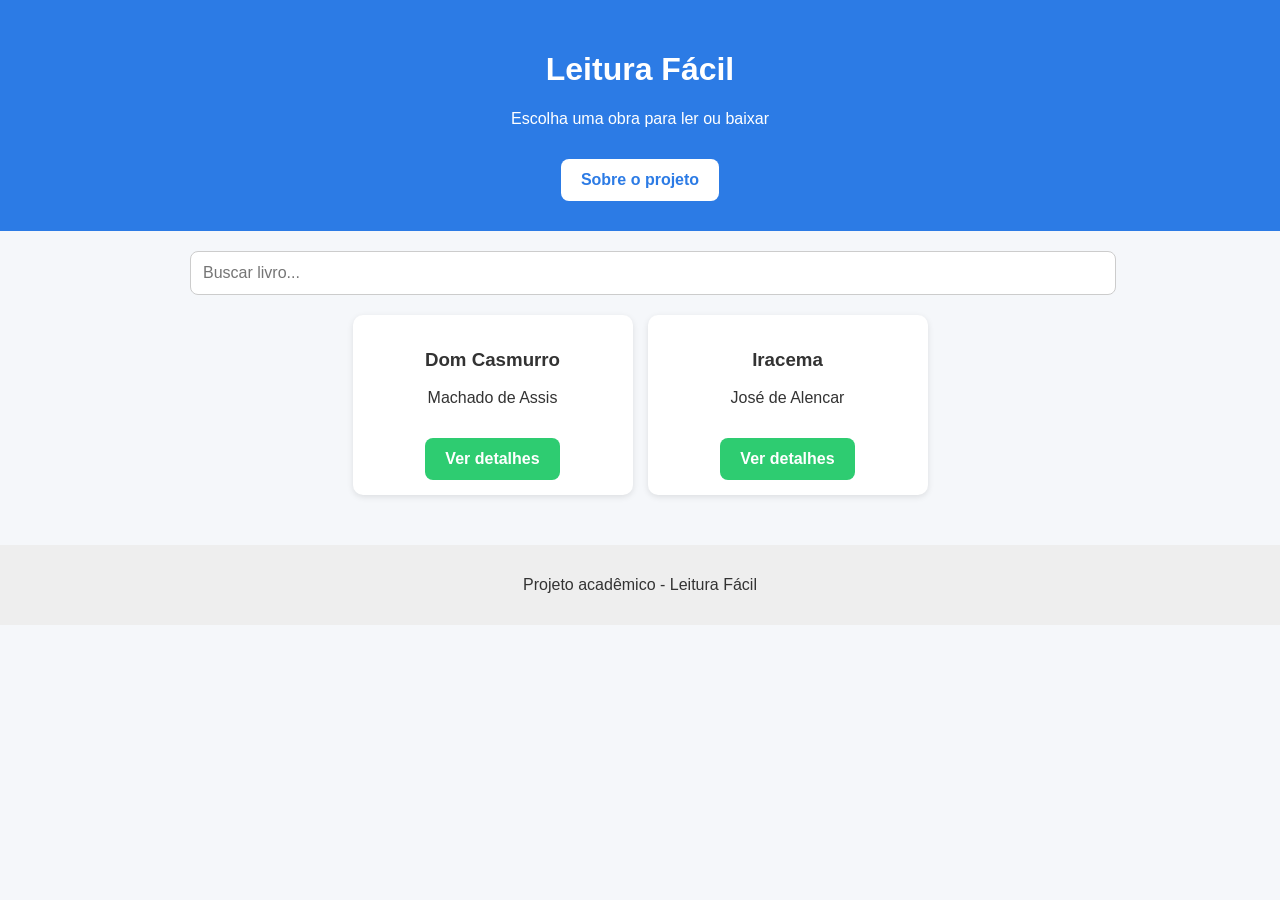
==== index.html @ ffb15003 "Primeira versão do projeto" ====
<!DOCTYPE html>
<html lang="pt-BR">
<head>
    <meta charset="UTF-8">
    <meta name="viewport" content="width=device-width, initial-scale=1.0">

    <title>Leitura Fácil | Obras em Domínio Público</title>

    <meta name="description" content="Acesso simples e gratuito a obras literárias em domínio público para estudantes e professores.">

    <link rel="stylesheet" href="css/style.css">
</head>

<body>

    <header class="header">
        <h1>Leitura Fácil</h1>

        <p>Escolha uma obra para ler ou baixar</p>

        <a href="sobre.html" class="btn btn-header">
            Sobre o projeto
        </a>
    </header>

    <main class="container">

        <input 
            type="text"
            id="busca"
            placeholder="Buscar livro..."
            onkeyup="filtrarLivros()"
            class="search"
        >

        <div id="lista-livros" class="features">
        </div>

    </main>

    <footer class="footer">
        <p>Projeto acadêmico - Leitura Fácil</p>
    </footer>

    <script src="js/script.js"></script>

</body>
</html>
---- css/style.css ----
body {
  margin: 0;
  font-family: Arial, sans-serif;
  background-color: #f5f7fa;
  color: #333;
}

.header {
  background-color: #2c7be5;
  color: white;
  text-align: center;
  padding: 30px 20px;
}

.container {
  padding: 20px;
  max-width: 900px;
  margin: auto;
}

.intro {
  text-align: center;
  margin-bottom: 30px;
}

.btn {
  display: inline-block;
  margin-top: 15px;
  padding: 12px 20px;
  background-color: #2ecc71;
  color: white;
  text-decoration: none;
  border-radius: 8px;
  font-weight: bold;
}

.btn:hover {
  background-color: #27ae60;
}

.features {
  display: flex;
  gap: 15px;
  flex-wrap: wrap;
  justify-content: center;
}

.card {
  background-color: white;
  padding: 15px;
  border-radius: 10px;
  width: 250px;
  text-align: center;
  box-shadow: 0 2px 6px rgba(0,0,0,0.1);
}

.footer {
  text-align: center;
  padding: 15px;
  background-color: #eee;
  margin-top: 30px;
}

.search {
  width: 100%;
  padding: 12px;
  margin-bottom: 20px;
  border-radius: 8px;
  border: 1px solid #ccc;
  font-size: 16px;
}

.btn-header {
  background-color: white;
  color: #2c7be5;
}

.btn-header:hover {
  background-color: #f0f0f0;
}

.livro-detalhe {
  max-width: 700px;
  margin: auto;
  text-align: center;
}

.livro-detalhe h2 {
  font-size: 36px;
  margin-bottom: 10px;
}

.livro-detalhe p {
  font-size: 18px;
  line-height: 1.6;
}
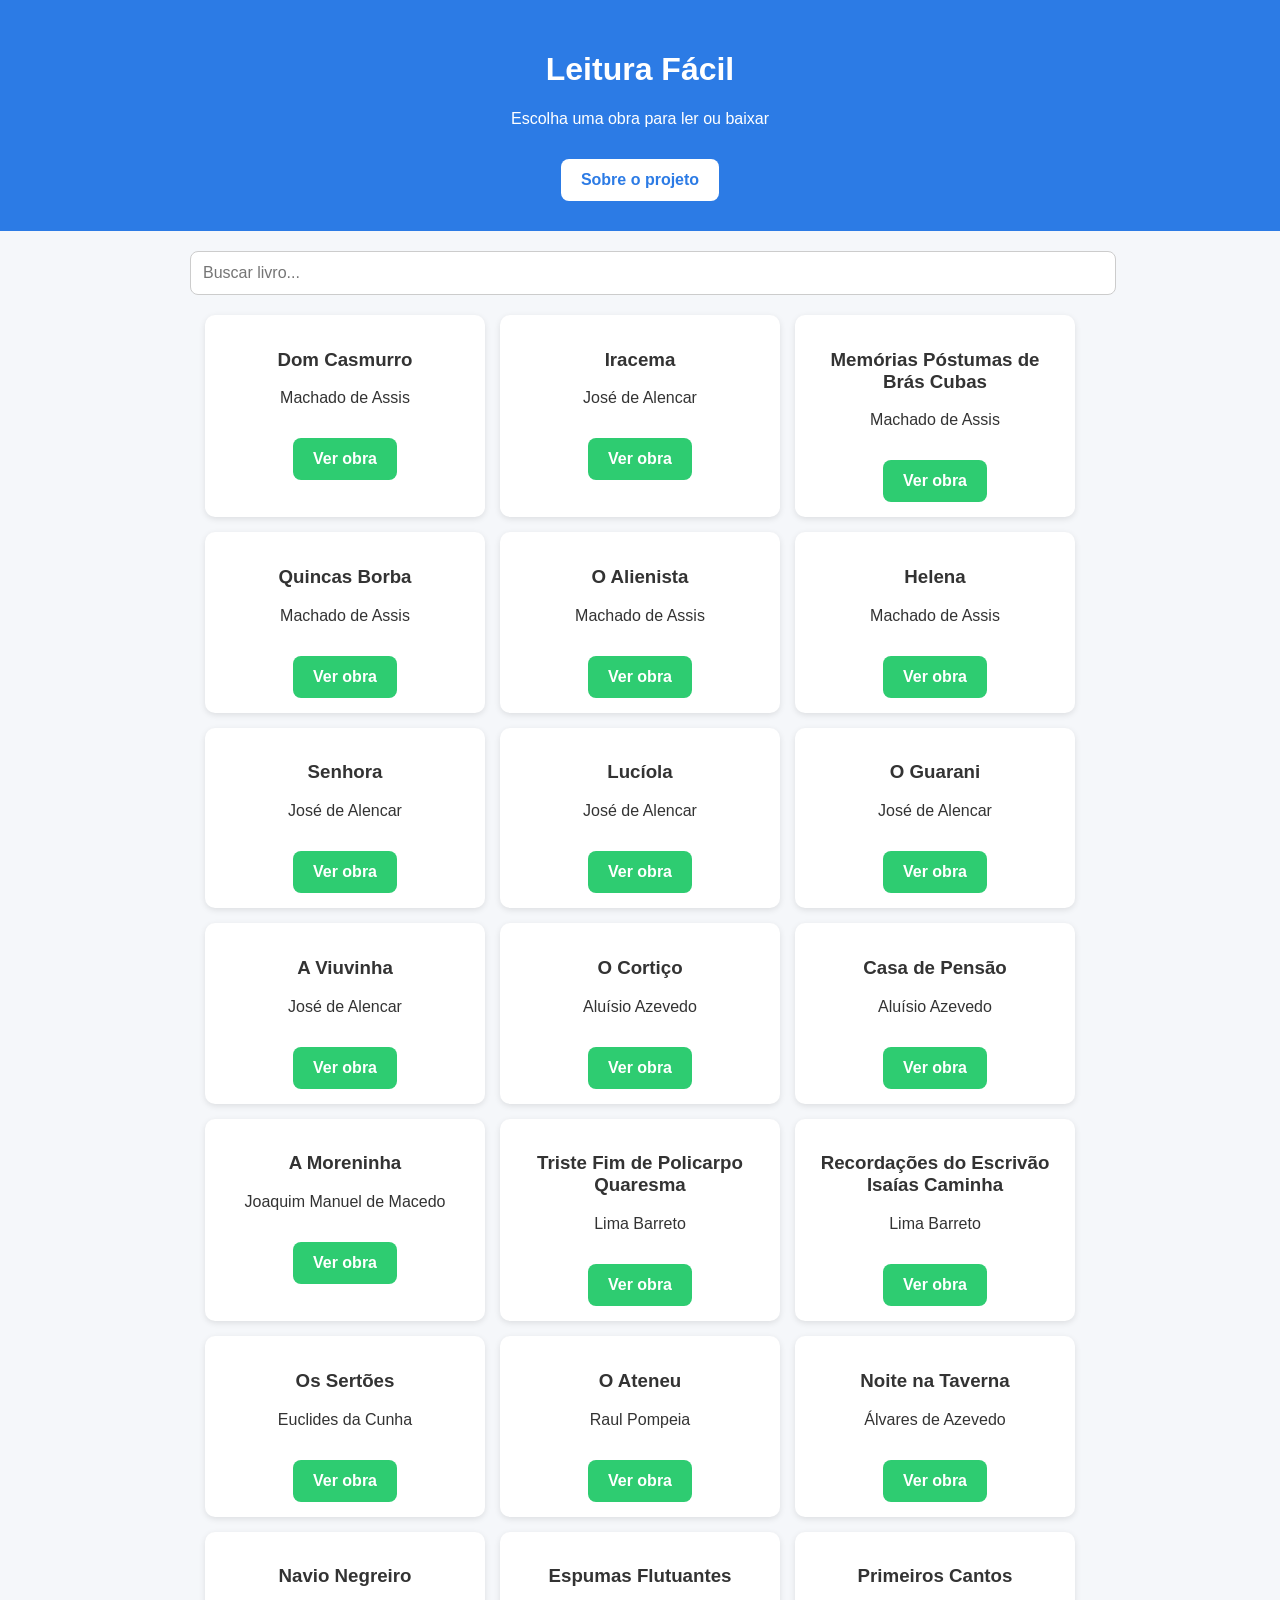
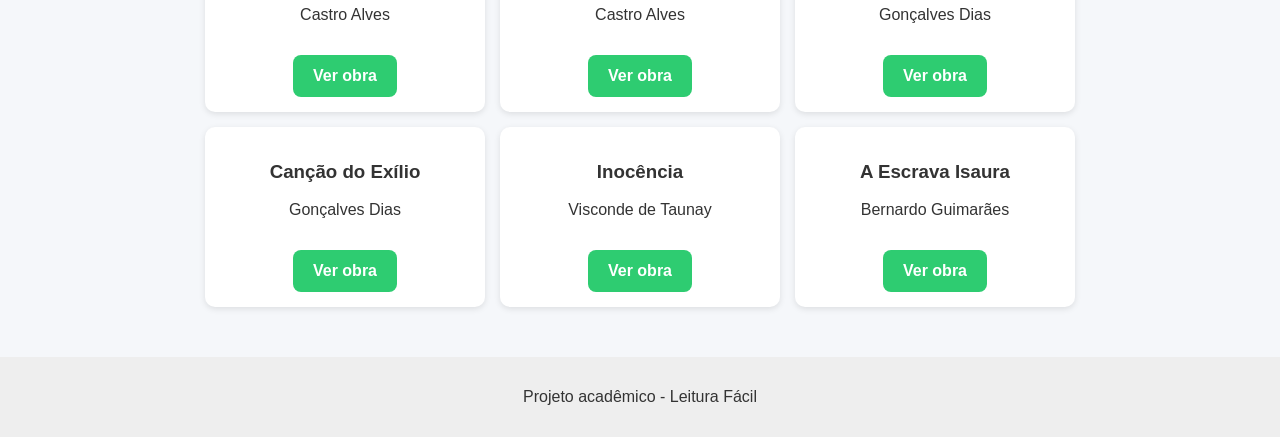
==== commit b8b60704: "Google Analytics adicionado" ====
--- a/index.html
+++ b/index.html
@@ -1,6 +1,15 @@
 <!DOCTYPE html>
 <html lang="pt-BR">
-<head>
+<head><!-- Google tag (gtag.js) -->
+<script async src="https://www.googletagmanager.com/gtag/js?id=G-61JDYXYPS8"></script>
+<script>
+  window.dataLayer = window.dataLayer || [];
+  function gtag(){dataLayer.push(arguments);}
+  gtag('js', new Date());
+
+  gtag('config', 'G-61JDYXYPS8');
+</script>
+
     <meta charset="UTF-8">
     <meta name="viewport" content="width=device-width, initial-scale=1.0">
 
--- a/css/style.css
+++ b/css/style.css
@@ -95,3 +95,27 @@
   line-height: 1.6;
 }
 
+.intro p {
+  line-height: 1.7;
+}
+
+.card {
+  transition: transform 0.2s, box-shadow 0.2s;
+}
+
+.card:hover {
+  transform: translateY(-5px);
+  box-shadow: 0 6px 14px rgba(0,0,0,0.15);
+}
+
+@media (max-width: 600px) {
+
+  .card {
+    width: 100%;
+  }
+
+  .livro-detalhe h2 {
+    font-size: 28px;
+  }
+
+}
